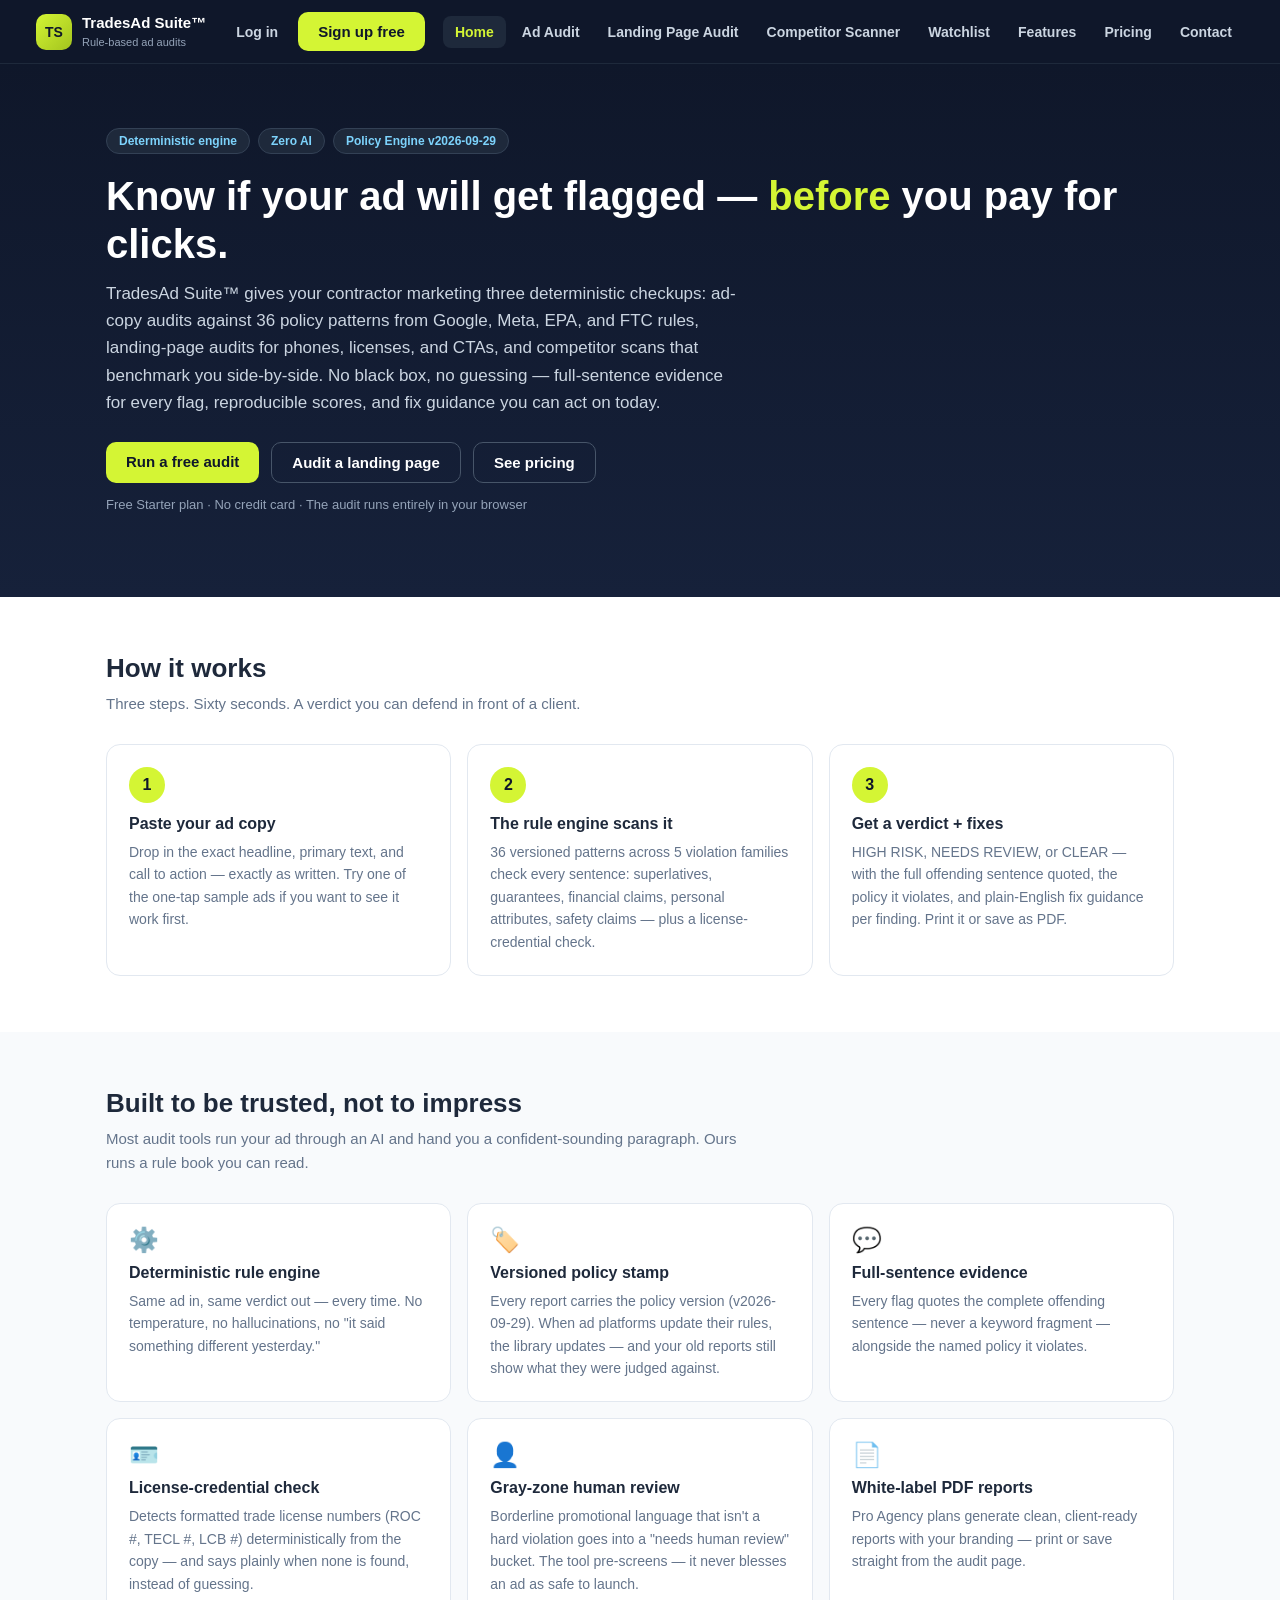
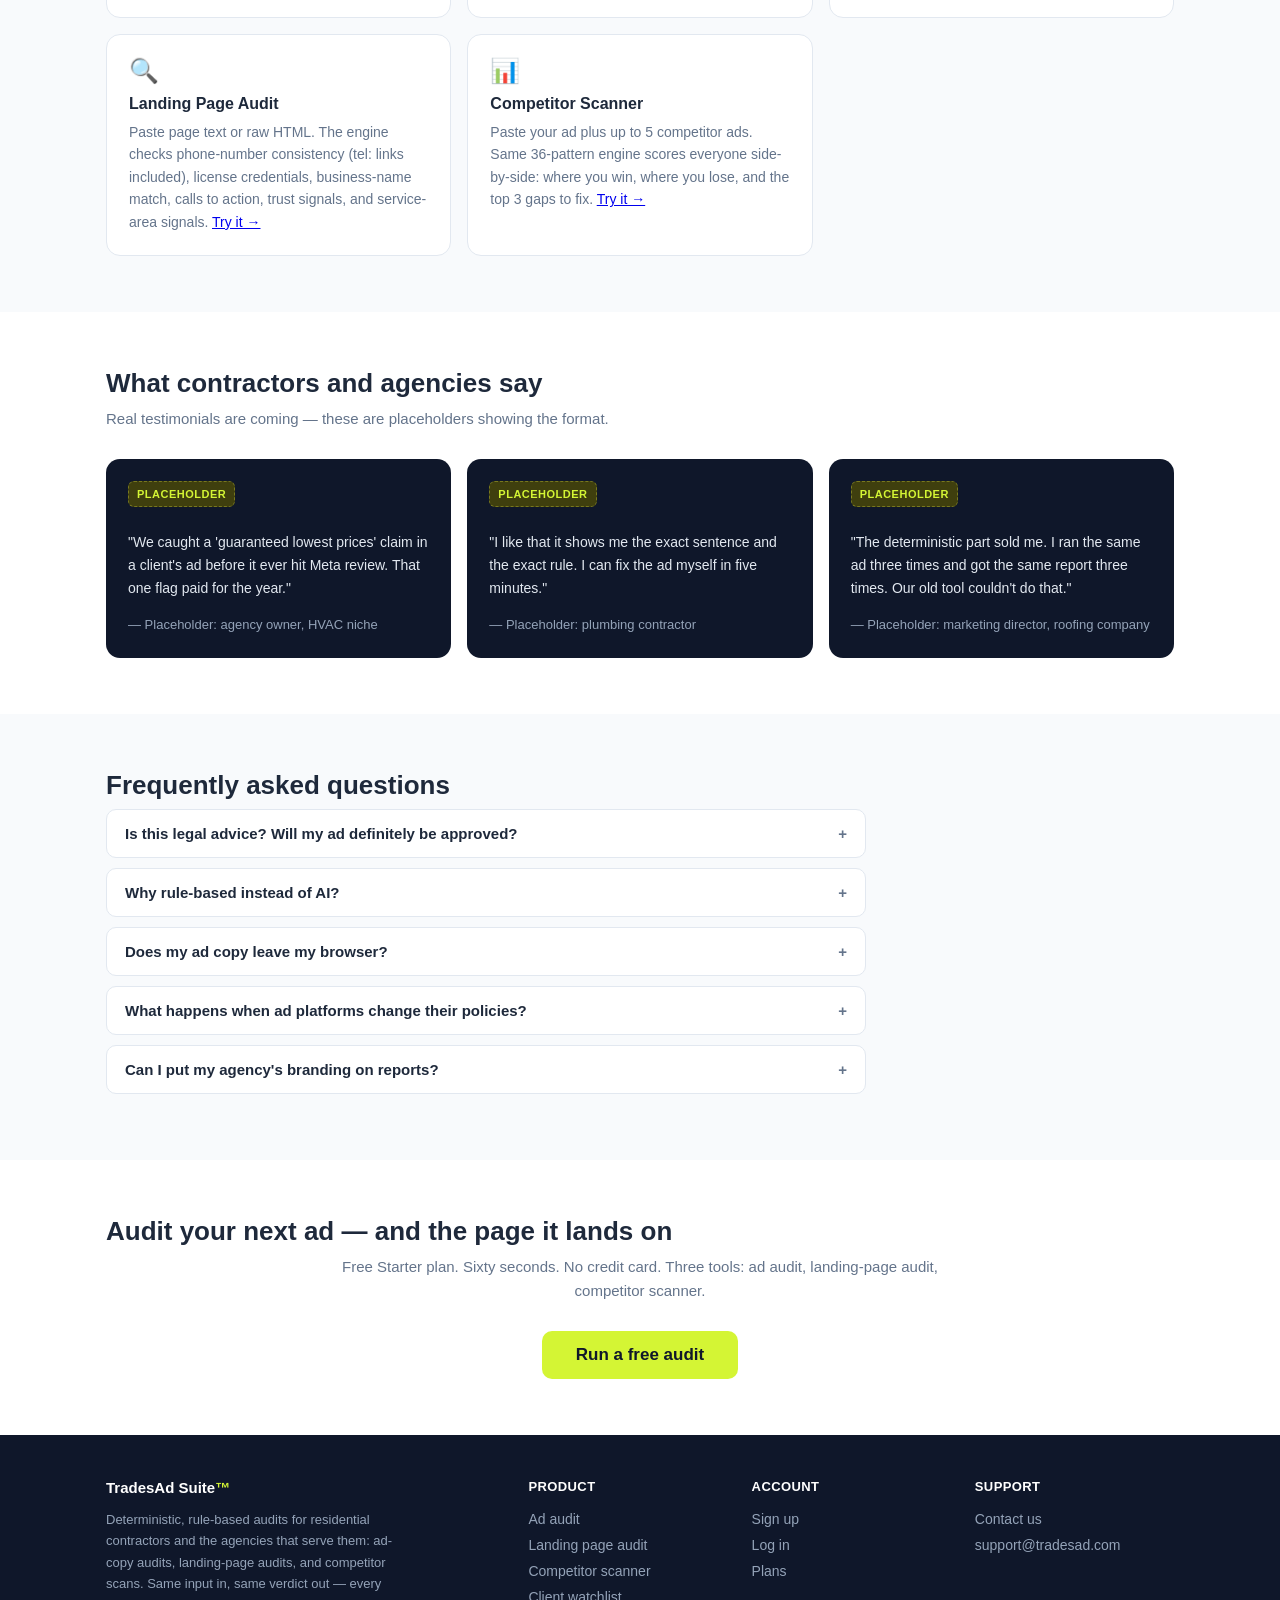
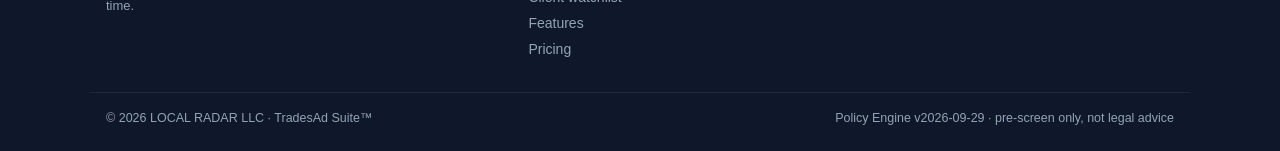
==== index.html @ ca380f12 "preview: index.html" ====
<!DOCTYPE html>
<html lang="en">
<head>
<meta charset="UTF-8">
<meta name="viewport" content="width=device-width, initial-scale=1.0">
<title>TradesAd Suite™ — Rule-Based Ad Audits for Contractors & Agencies</title>
<meta name="description" content="Deterministic, rule-based ad-copy audits for residential contractors and agencies. Same ad in, same verdict out — every time.">
<link rel="stylesheet" href="assets/styles.css">
</head>
<body class="page">
<header class="site-header" id="siteNav"></header>

<section class="hero">
  <div class="container">
    <div class="badge-row">
      <span class="badge">Deterministic engine</span>
      <span class="badge">Zero AI</span>
      <span class="badge">Policy Engine v2026-09-29</span>
    </div>
    <h1>Know if your ad will get flagged — <em style="color:var(--volt);font-style:normal">before</em> you pay for clicks.</h1>
    <p class="lede">TradesAd Suite™ gives your contractor marketing three deterministic checkups: ad-copy audits against 36 policy patterns from Google, Meta, EPA, and FTC rules, landing-page audits for phones, licenses, and CTAs, and competitor scans that benchmark you side-by-side. No black box, no guessing — full-sentence evidence for every flag, reproducible scores, and fix guidance you can act on today.</p>
    <div class="hero-ctas">
      <a class="btn-volt" href="audit.html">Run a free audit</a>
      <a class="btn-outline" href="landing-audit.html">Audit a landing page</a>
      <a class="btn-outline" href="pricing.html">See pricing</a>
    </div>
    <p class="hero-note">Free Starter plan · No credit card · The audit runs entirely in your browser</p>
  </div>
</section>

<section class="section">
  <div class="container">
    <h2>How it works</h2>
    <p class="sub">Three steps. Sixty seconds. A verdict you can defend in front of a client.</p>
    <div class="steps">
      <div class="step"><div class="step-num">1</div><h3>Paste your ad copy</h3><p>Drop in the exact headline, primary text, and call to action — exactly as written. Try one of the one-tap sample ads if you want to see it work first.</p></div>
      <div class="step"><div class="step-num">2</div><h3>The rule engine scans it</h3><p>36 versioned patterns across 5 violation families check every sentence: superlatives, guarantees, financial claims, personal attributes, safety claims — plus a license-credential check.</p></div>
      <div class="step"><div class="step-num">3</div><h3>Get a verdict + fixes</h3><p>HIGH RISK, NEEDS REVIEW, or CLEAR — with the full offending sentence quoted, the policy it violates, and plain-English fix guidance per finding. Print it or save as PDF.</p></div>
    </div>
  </div>
</section>

<section class="section alt">
  <div class="container">
    <h2>Built to be trusted, not to impress</h2>
    <p class="sub">Most audit tools run your ad through an AI and hand you a confident-sounding paragraph. Ours runs a rule book you can read.</p>
    <div class="grid3">
      <div class="feat"><div class="icon">⚙️</div><h3>Deterministic rule engine</h3><p>Same ad in, same verdict out — every time. No temperature, no hallucinations, no "it said something different yesterday."</p></div>
      <div class="feat"><div class="icon">🏷️</div><h3>Versioned policy stamp</h3><p>Every report carries the policy version (v2026-09-29). When ad platforms update their rules, the library updates — and your old reports still show what they were judged against.</p></div>
      <div class="feat"><div class="icon">💬</div><h3>Full-sentence evidence</h3><p>Every flag quotes the complete offending sentence — never a keyword fragment — alongside the named policy it violates.</p></div>
      <div class="feat"><div class="icon">🪪</div><h3>License-credential check</h3><p>Detects formatted trade license numbers (ROC #, TECL #, LCB #) deterministically from the copy — and says plainly when none is found, instead of guessing.</p></div>
      <div class="feat"><div class="icon">👤</div><h3>Gray-zone human review</h3><p>Borderline promotional language that isn't a hard violation goes into a "needs human review" bucket. The tool pre-screens — it never blesses an ad as safe to launch.</p></div>
      <div class="feat"><div class="icon">📄</div><h3>White-label PDF reports</h3><p>Pro Agency plans generate clean, client-ready reports with your branding — print or save straight from the audit page.</p></div>
      <div class="feat"><div class="icon">🔍</div><h3>Landing Page Audit</h3><p>Paste page text or raw HTML. The engine checks phone-number consistency (tel: links included), license credentials, business-name match, calls to action, trust signals, and service-area signals. <a href="landing-audit.html">Try it &rarr;</a></p></div>
      <div class="feat"><div class="icon">📊</div><h3>Competitor Scanner</h3><p>Paste your ad plus up to 5 competitor ads. Same 36-pattern engine scores everyone side-by-side: where you win, where you lose, and the top 3 gaps to fix. <a href="competitor-scan.html">Try it &rarr;</a></p></div>
    </div>
  </div>
</section>

<section class="section">
  <div class="container">
    <h2>What contractors and agencies say</h2>
    <p class="sub">Real testimonials are coming — these are placeholders showing the format.</p>
    <div class="quotes">
      <div class="quote-card"><span class="placeholder-tag">PLACEHOLDER</span><p>"We caught a 'guaranteed lowest prices' claim in a client's ad before it ever hit Meta review. That one flag paid for the year."</p><div class="who">— Placeholder: agency owner, HVAC niche</div></div>
      <div class="quote-card"><span class="placeholder-tag">PLACEHOLDER</span><p>"I like that it shows me the exact sentence and the exact rule. I can fix the ad myself in five minutes."</p><div class="who">— Placeholder: plumbing contractor</div></div>
      <div class="quote-card"><span class="placeholder-tag">PLACEHOLDER</span><p>"The deterministic part sold me. I ran the same ad three times and got the same report three times. Our old tool couldn't do that."</p><div class="who">— Placeholder: marketing director, roofing company</div></div>
    </div>
  </div>
</section>

<section class="section alt">
  <div class="container">
    <h2>Frequently asked questions</h2>
    <div class="faq">
      <details><summary>Is this legal advice? Will my ad definitely be approved?</summary><div class="a">No — and any tool that promises that is lying to you. TradesAd is a pre-screen: it flags language that commonly triggers disapprovals under published Google, Meta, EPA, and FTC rules. The ad platforms make the final call. When in doubt, have a human media buyer review before launching.</div></details>
      <details><summary>Why rule-based instead of AI?</summary><div class="a">Because rule failures are legible: when the engine misses something, we add a pattern, add a regression test, and bump the policy version — the miss becomes a permanent fix. AI failures are mysteries you can't patch. For compliance-adjacent work, deterministic and versioned beats a confident black box.</div></details>
      <details><summary>Does my ad copy leave my browser?</summary><div class="a">No. The entire engine runs locally in the page — there are no network calls, no accounts required to run an audit, and nothing is uploaded or stored.</div></details>
      <details><summary>What happens when ad platforms change their policies?</summary><div class="a">The pattern library is versioned (currently v2026-09-29). When guidance changes, we add or adjust patterns, re-run the full regression suite, and ship a new version. Every report stamps which version judged it, so old reports stay honest.</div></details>
      <details><summary>Can I put my agency's branding on reports?</summary><div class="a">Yes — the Pro Agency plan ($197/mo) includes white-label PDF reports with your branding, ready to hand to clients.</div></details>
    </div>
  </div>
</section>

<section class="section" style="text-align:center">
  <div class="container">
    <h2>Audit your next ad — and the page it lands on</h2>
    <p class="sub" style="margin-left:auto;margin-right:auto">Free Starter plan. Sixty seconds. No credit card. Three tools: ad audit, landing-page audit, competitor scanner.</p>
    <a class="btn-volt" href="audit.html" style="font-size:17px;padding:14px 34px">Run a free audit</a>
  </div>
</section>

<footer class="site-footer" id="siteFoot"></footer>
<script src="assets/config.js"></script>
<script src="assets/app.js"></script>
</body>
</html>
---- assets/styles.css ----
:root{
  --red:#dc2626; --amber:#b45309; --green:#15803d;
  --ink:#1e293b; --muted:#64748b; --line:#e2e8f0; --bg:#f1f5f9; --card:#ffffff;
}
*{box-sizing:border-box}
body{margin:0;font-family:-apple-system,BlinkMacSystemFont,"Segoe UI",Roboto,Helvetica,Arial,sans-serif;background:var(--bg);color:var(--ink);-webkit-text-size-adjust:100%}
.topbar{display:flex;justify-content:space-between;align-items:center;padding:12px 16px;background:#0f172a;color:#fff;position:sticky;top:0;z-index:10}
.brand{display:flex;gap:10px;align-items:center}
.logo{width:38px;height:38px;border-radius:10px;background:linear-gradient(135deg,#38bdf8,#0ea5e9);display:flex;align-items:center;justify-content:center;font-weight:800;color:#0f172a}
.brand-name{font-weight:700;font-size:15px}
.brand-sub{font-size:11px;color:#94a3b8}
.version-badge{font-size:11px;background:#1e293b;border:1px solid #334155;padding:5px 10px;border-radius:999px;color:#7dd3fc;white-space:nowrap}
.wrap{max-width:760px;margin:0 auto;padding:16px 14px 40px}
.card{background:var(--card);border:1px solid var(--line);border-radius:14px;padding:20px 18px;margin-bottom:16px;box-shadow:0 1px 3px rgba(15,23,42,.06)}
h1{font-size:22px;margin:0 0 6px}
h2{font-size:16px;margin:22px 0 10px;display:flex;align-items:center;gap:8px}
.lede{color:var(--muted);font-size:14px;margin:0 0 16px;line-height:1.5}
.field{display:block;margin-bottom:12px}
.field span{display:block;font-size:13px;font-weight:600;margin-bottom:5px}
.field em{font-style:normal;font-weight:400;color:var(--muted)}
input[type=text],textarea{width:100%;border:1px solid var(--line);border-radius:10px;padding:11px 12px;font-size:15px;font-family:inherit;background:#f8fafc;color:var(--ink)}
input[type=text]:focus,textarea:focus{outline:2px solid #38bdf8;border-color:#38bdf8;background:#fff}
textarea{resize:vertical;min-height:130px;line-height:1.5}
.row{display:flex;flex-wrap:wrap;align-items:center;gap:12px;margin-top:4px}
.btn{border:0;border-radius:10px;padding:12px 22px;font-size:15px;font-weight:700;cursor:pointer;background:#e2e8f0;color:var(--ink)}
.btn.primary{background:#0ea5e9;color:#fff}
.btn.primary:active{transform:scale(.98)}
.btn.ghost{background:#fff;border:1px solid var(--line)}
.link{background:none;border:0;color:#0284c7;font-size:13px;cursor:pointer;padding:0;text-decoration:underline}
.samples{font-size:13px;color:var(--muted)}
.error{color:var(--red);font-size:13px;font-weight:600}
/* report */
.report-head{display:flex;justify-content:space-between;gap:14px;flex-wrap:wrap;align-items:flex-start;border-bottom:1px solid var(--line);padding-bottom:16px;margin-bottom:6px}
.score-wrap{display:flex;gap:14px;align-items:center}
.ring{width:104px;height:104px}
.ring-bg{fill:none;stroke:var(--line);stroke-width:11}
.ring-fg{fill:none;stroke-width:11;stroke-linecap:round;transform:rotate(-90deg);transform-origin:60px 60px;transition:stroke-dashoffset .6s ease}
.ring-num{font-size:26px;font-weight:800;fill:var(--ink)}
.verdict{display:inline-block;font-weight:800;font-size:17px;padding:7px 14px;border-radius:9px;letter-spacing:.4px}
.verdict.high{background:#fee2e2;color:var(--red)}
.verdict.review{background:#fef3c7;color:var(--amber)}
.verdict.clear{background:#dcfce7;color:var(--green)}
.verdict-sub{font-size:13px;color:var(--muted);margin-top:6px;max-width:260px;line-height:1.45}
.report-meta{font-size:12px;color:var(--muted);text-align:right;line-height:1.7}
.report-meta strong{color:var(--ink)}
.count{font-size:12px;font-weight:700;background:#f1f5f9;border:1px solid var(--line);border-radius:999px;padding:2px 10px;color:var(--muted)}
.finding{border:1px solid var(--line);border-left:5px solid var(--red);border-radius:10px;padding:13px 14px;margin-bottom:10px;background:#fff}
.finding.med{border-left-color:var(--amber)}
.f-top{display:flex;gap:8px;align-items:center;flex-wrap:wrap;margin-bottom:8px}
.sev{font-size:11px;font-weight:800;padding:3px 9px;border-radius:6px;letter-spacing:.4px}
.sev.high{background:#fee2e2;color:var(--red)}
.sev.med{background:#fef3c7;color:var(--amber)}
.policy{font-size:13px;font-weight:700}
.quote{font-family:Georgia,serif;font-style:italic;font-size:15px;line-height:1.55;background:#f8fafc;border:1px dashed var(--line);border-radius:8px;padding:10px 12px;margin:0 0 8px;color:#334155}
.why{font-size:13.5px;line-height:1.55;color:#475569;margin:0 0 8px}
.fix{font-size:13px;line-height:1.5;background:#f0fdf4;border:1px solid #bbf7d0;border-radius:8px;padding:9px 11px;color:#166534;margin:0}
.fix strong{display:block;margin-bottom:2px}
.no-find{background:#f0fdf4;border:1px solid #bbf7d0;color:#166534;border-radius:10px;padding:14px;font-size:14px;font-weight:600}
.license{border-radius:10px;padding:13px 14px;font-size:14px;margin:14px 0 4px;line-height:1.5}
.license.ok{background:#f0fdf4;border:1px solid #bbf7d0;color:#166534}
.license.warn{background:#fffbeb;border:1px solid #fde68a;color:#92400e}
.gray{background:#fff7ed;border:1px solid #fed7aa;color:#9a3412;border-radius:10px;padding:13px 14px;font-size:13.5px;margin:10px 0;line-height:1.55}
.checklist{list-style:none;margin:0;padding:0}
.checklist li{font-size:14px;padding:8px 0 8px 28px;position:relative;border-bottom:1px solid #f1f5f9;line-height:1.5}
.checklist li:before{content:"✓";position:absolute;left:4px;color:var(--green);font-weight:800}
.actions{display:flex;gap:10px;flex-wrap:wrap;margin-top:20px}
.disclaimer{font-size:12px;color:var(--muted);line-height:1.6;margin-top:16px;border-top:1px solid var(--line);padding-top:12px}
.foot{text-align:center;font-size:12px;color:var(--muted);padding:18px 12px 30px;line-height:1.6}
@media print{
  .topbar,.actions,#inputCard,.foot,.samples{display:none!important}
  body{background:#fff}
  .wrap{max-width:100%;padding:0}
  .card{box-shadow:none;border:0}
}



/* ============ TradesAd Suite site chrome (marketing pages) ============
   Extends the tool's design tokens: dark navy #0f172a + volt accent.
   Tool styles (above) are untouched — the audit tool keeps its verified look. */
:root{
  --navy:#0f172a; --navy2:#1e293b; --volt:#d4f534; --volt-dim:#b8d92e;
  --site-max:1100px;
}
.site-header{background:var(--navy);color:#fff;position:sticky;top:0;z-index:50;border-bottom:1px solid #1e293b}
.site-nav-inner{max-width:1240px;margin:0 auto;padding:12px 16px;display:flex;align-items:center;gap:18px}
.site-brand{display:flex;align-items:center;gap:10px;text-decoration:none;color:#fff;margin-right:auto}
.site-brand .logo{width:36px;height:36px;border-radius:10px;background:linear-gradient(135deg,var(--volt),#a3c41e);display:flex;align-items:center;justify-content:center;font-weight:800;color:#0f172a;font-size:14px}
.site-brand .brand-name{font-weight:700;font-size:15px}
.site-brand .brand-sub{font-size:11px;color:#94a3b8}
.nav-links{display:flex;gap:4px;align-items:center}
.nav-links a{color:#cbd5e1;text-decoration:none;font-size:14px;font-weight:600;padding:8px 12px;border-radius:8px;white-space:nowrap}
.nav-links a:hover{background:#1e293b;color:#fff}
.nav-links a.active{background:#1e293b;color:var(--volt)}
.nav-account{display:flex;gap:10px;align-items:center}
.nav-account .login-link{color:#cbd5e1;text-decoration:none;font-size:14px;font-weight:600;padding:8px 10px}
.nav-account .login-link:hover{color:#fff}
.btn-volt{display:inline-block;background:var(--volt);color:#0f172a;font-weight:800;border:0;border-radius:10px;padding:11px 20px;font-size:15px;cursor:pointer;text-decoration:none;text-align:center}
.btn-volt:hover{background:var(--volt-dim)}
.btn-outline{display:inline-block;background:transparent;color:#fff;border:1px solid #475569;font-weight:700;border-radius:10px;padding:11px 20px;font-size:15px;cursor:pointer;text-decoration:none;text-align:center}
.btn-outline:hover{border-color:var(--volt);color:var(--volt)}
.demo-pill{font-size:12px;font-weight:700;color:var(--volt);border:1px solid #3f4a1e;background:#232b12;padding:6px 12px;border-radius:999px}
.link-btn{background:none;border:0;color:#94a3b8;font-size:13px;cursor:pointer;text-decoration:underline;padding:6px}
.link-btn:hover{color:#fff}
.nav-toggle{display:none;background:none;border:1px solid #334155;color:#fff;border-radius:8px;font-size:20px;line-height:1;padding:6px 10px;cursor:pointer}
/* page layout */
.page{background:#fff}
.container{max-width:var(--site-max);margin:0 auto;padding:0 16px}
.page h1{font-size:34px;line-height:1.2;margin:0 0 12px}
.hero{background:linear-gradient(180deg,#0f172a 0%,#16213a 100%);color:#fff;padding:64px 0 72px}
.hero h1{font-size:40px}
.hero .lede{color:#cbd5e1;font-size:17px;line-height:1.6;max-width:640px;margin:0 0 26px}
.hero-ctas{display:flex;gap:12px;flex-wrap:wrap;margin-bottom:14px}
.hero-note{font-size:13px;color:#94a3b8}
.badge-row{display:flex;gap:8px;flex-wrap:wrap;margin-bottom:18px}
.badge{font-size:12px;font-weight:700;background:#1e293b;border:1px solid #334155;color:#7dd3fc;padding:5px 12px;border-radius:999px}
.section{padding:56px 0}
.section.alt{background:#f8fafc}
.section h2{font-size:26px;margin:0 0 8px}
.section .sub{color:var(--muted);font-size:15px;margin:0 0 28px;max-width:640px;line-height:1.6}
.steps{display:grid;grid-template-columns:repeat(3,1fr);gap:16px}
.step{background:#fff;border:1px solid var(--line);border-radius:14px;padding:22px}
.step.alt{background:#f8fafc}
.step-num{width:36px;height:36px;border-radius:50%;background:var(--volt);color:#0f172a;font-weight:800;display:flex;align-items:center;justify-content:center;margin-bottom:12px}
.step h3{margin:0 0 8px;font-size:16px}
.step p{margin:0;color:var(--muted);font-size:14px;line-height:1.6}
.grid3{display:grid;grid-template-columns:repeat(3,1fr);gap:16px}
.feat{background:#fff;border:1px solid var(--line);border-radius:14px;padding:22px}
.feat h3{margin:0 0 8px;font-size:16px}
.feat p{margin:0;color:var(--muted);font-size:14px;line-height:1.6}
.feat .icon{font-size:24px;margin-bottom:10px}
/* testimonials */
.quotes{display:grid;grid-template-columns:repeat(3,1fr);gap:16px}
.quote-card{background:#0f172a;color:#e2e8f0;border-radius:14px;padding:22px;font-size:14px;line-height:1.65}
.quote-card .who{margin-top:14px;font-size:13px;color:#94a3b8}
.placeholder-tag{display:inline-block;font-size:11px;font-weight:800;letter-spacing:.5px;background:#3f3f0e;color:var(--volt);border:1px dashed #78781e;border-radius:6px;padding:3px 8px;margin-bottom:10px}
/* faq */
.faq{max-width:760px}
.faq details{border:1px solid var(--line);border-radius:10px;margin-bottom:10px;background:#fff}
.faq summary{padding:15px 18px;font-weight:700;font-size:15px;cursor:pointer;list-style:none}
.faq summary::-webkit-details-marker{display:none}
.faq summary:after{content:"+";float:right;color:var(--muted)}
.faq details[open] summary:after{content:"–"}
.faq .a{padding:0 18px 16px;color:var(--muted);font-size:14px;line-height:1.65}
/* pricing */
.plans{display:grid;grid-template-columns:repeat(3,1fr);gap:16px;align-items:stretch}
.plan{border:1px solid var(--line);border-radius:16px;padding:28px 24px;background:#fff;display:flex;flex-direction:column;position:relative}
.plan.popular{border:2px solid #0f172a;box-shadow:0 8px 24px rgba(15,23,42,.12)}
.plan-flag{position:absolute;top:-13px;left:50%;transform:translateX(-50%);background:var(--volt);color:#0f172a;font-size:12px;font-weight:800;padding:4px 14px;border-radius:999px;white-space:nowrap}
.plan h3{margin:0 0 4px;font-size:18px}
.plan .price{font-size:36px;font-weight:800;margin:8px 0 2px}
.plan .per{color:var(--muted);font-size:13px;margin-bottom:16px}
.plan ul{list-style:none;margin:0 0 22px;padding:0;flex:1}
.plan li{font-size:14px;padding:7px 0 7px 26px;position:relative;color:#334155;line-height:1.5}
.plan li:before{content:"✓";position:absolute;left:4px;color:var(--green);font-weight:800}
.plan .btn-volt,.plan .btn-dark{width:100%}
.btn-dark{display:inline-block;background:#0f172a;color:#fff;font-weight:800;border:0;border-radius:10px;padding:11px 20px;font-size:15px;cursor:pointer;text-decoration:none;text-align:center}
.btn-dark:hover{background:#1e293b}
.compare{width:100%;border-collapse:collapse;font-size:14px;margin-top:8px}
.compare th,.compare td{border:1px solid var(--line);padding:11px 12px;text-align:left}
.compare th{background:#f8fafc;font-size:13px}
.compare td.tick{text-align:center;color:var(--green);font-weight:800}
.compare-wrap{overflow-x:auto}
/* forms */
.form-card{max-width:560px;margin:0 auto;background:#fff;border:1px solid var(--line);border-radius:16px;padding:28px 24px}
.form-card h1{font-size:26px}
.form-card .lede{color:var(--muted);font-size:14px;margin:0 0 20px;line-height:1.55}
.field{margin-bottom:14px}
.field label{display:block;font-size:13px;font-weight:700;margin-bottom:6px}
.field input[type=text],.field input[type=email],.field input[type=password],.field select,.field textarea{width:100%;border:1px solid var(--line);border-radius:10px;padding:11px 12px;font-size:15px;font-family:inherit;background:#f8fafc;color:var(--ink)}
.field input:focus,.field select:focus,.field textarea:focus{outline:2px solid var(--volt);border-color:var(--volt);background:#fff}
.field .hint{font-size:12px;color:var(--muted);margin-top:4px}
.field .ferr{font-size:12px;color:var(--red);font-weight:600;margin-top:4px;min-height:16px}
.checkrow{display:flex;gap:10px;align-items:flex-start;font-size:13px;color:#475569;line-height:1.5;margin:16px 0}
.checkrow input{margin-top:3px}
.notice{border-radius:10px;padding:13px 14px;font-size:13.5px;line-height:1.6;margin:14px 0}
.notice.demo{background:#fffbeb;border:1px solid #fde68a;color:#92400e}
.notice.ok{background:#f0fdf4;border:1px solid #bbf7d0;color:#166534}
.form-alt{font-size:13.5px;color:var(--muted);text-align:center;margin-top:16px}
.form-alt a{color:#0284c7}
/* features page */
.fam{border:1px solid var(--line);border-radius:14px;padding:22px;margin-bottom:14px;background:#fff}
.fam h3{margin:0 0 6px;font-size:17px}
.fam .policy-tag{font-size:12px;font-weight:700;color:#0369a1;background:#e0f2fe;border-radius:6px;padding:3px 9px;display:inline-block;margin-bottom:10px}
.fam p{margin:0 0 8px;color:#475569;font-size:14px;line-height:1.65}
.fam code{background:#f1f5f9;border:1px solid var(--line);border-radius:6px;padding:1px 7px;font-size:12.5px;color:#0f172a}
.scorebar{display:flex;gap:0;border-radius:12px;overflow:hidden;margin:18px 0 8px;border:1px solid var(--line)}
.scorebar div{padding:14px 10px;font-size:13px;font-weight:800;text-align:center;color:#fff}
.sb-high{background:#dc2626;flex:1}.sb-rev{background:#b45309;flex:1}.sb-clear{background:#15803d;flex:1}
.mock-shot{border:1px solid var(--line);border-radius:14px;overflow:hidden;box-shadow:0 10px 30px rgba(15,23,42,.10);margin:8px 0 6px}
.mock-bar{background:#0f172a;color:#94a3b8;font-size:12px;padding:9px 14px;display:flex;justify-content:space-between}
.mock-body{background:#f8fafc;padding:20px}
.mock-finding{background:#fff;border:1px solid var(--line);border-left:5px solid #dc2626;border-radius:10px;padding:12px 14px;margin-bottom:10px}
.mock-finding .sev{font-size:11px;font-weight:800;padding:3px 9px;border-radius:6px;background:#fee2e2;color:#dc2626}
.mock-finding .policy{font-size:13px;font-weight:700;margin-left:8px}
.mock-finding .quote{font-family:Georgia,serif;font-style:italic;font-size:14px;background:#f8fafc;border:1px dashed #e2e8f0;border-radius:8px;padding:8px 10px;margin:8px 0;color:#334155}
/* footer */
.site-footer{background:#0f172a;color:#94a3b8;padding:44px 0 26px;margin-top:0}
.foot-grid{max-width:var(--site-max);margin:0 auto;padding:0 16px;display:grid;grid-template-columns:2fr 1fr 1fr 1fr;gap:24px}
.foot-grid h4{color:#fff;font-size:13px;margin:0 0 12px;letter-spacing:.4px}
.foot-grid a{display:block;color:#94a3b8;text-decoration:none;font-size:14px;padding:5px 0}
.foot-grid a:hover{color:var(--volt)}
.foot-brand{font-weight:700;color:#fff;font-size:15px;margin-bottom:8px}
.foot-brand span{color:var(--volt)}
.foot-blurb{font-size:13px;line-height:1.65;max-width:300px}
.foot-bottom{max-width:var(--site-max);margin:30px auto 0;padding:18px 16px 0;border-top:1px solid #1e293b;font-size:12.5px;display:flex;justify-content:space-between;flex-wrap:wrap;gap:8px}
/* audit page hero strip */
.audit-hero{background:#0f172a;color:#fff;padding:34px 0}
.audit-hero h1{font-size:26px}
.audit-hero p{color:#cbd5e1;font-size:14px;margin:0;max-width:640px;line-height:1.6}
.audit-hero .version-badge{display:inline-block;margin-top:12px}
/* responsive */
@media(max-width:860px){
  .steps,.grid3,.quotes,.plans{grid-template-columns:1fr}
  .foot-grid{grid-template-columns:1fr 1fr}
}
@media(max-width:1200px){
  .nav-toggle{display:block}
  .nav-links{position:absolute;top:100%;left:0;right:0;background:#0f172a;flex-direction:column;align-items:stretch;padding:8px 12px 14px;display:none;border-bottom:1px solid #1e293b}
  .nav-links.open{display:flex}
  .nav-links a{padding:12px}
  .nav-account{margin-left:auto}
  .nav-account .login-link{display:none}
}
@media(max-width:760px){
  .hero h1{font-size:32px}
  .page h1{font-size:28px}
  .foot-grid{grid-template-columns:1fr}
}
/* print: audit report prints clean — chrome hidden */
@media print{
  .site-header,.site-footer,.audit-hero,.page .hero{display:none!important}
}

/* landing audit: link-first input + paste fallback */
.field input[type=url]{width:100%;border:1px solid var(--line);border-radius:10px;padding:11px 12px;font-size:15px;font-family:inherit;background:#f8fafc;color:var(--ink)}
.field input[type=url]:focus{outline:2px solid var(--volt);border-color:var(--volt);background:#fff}
.alt-toggle{margin:-6px 0 16px;font-size:13px}
.fetch-status{font-size:14px;color:var(--muted);margin:10px 0 0}
.fallback-note{background:#fffbeb;border:1px solid #fde68a;color:#92400e;border-radius:10px;padding:12px 14px;font-size:13.5px;line-height:1.6;margin:0 0 16px}
.mini-steps{display:flex;flex-wrap:wrap;gap:6px 18px;font-size:13px;color:var(--muted);margin:8px 0 16px}
#lpPastePanel{margin-top:18px;border-top:1px dashed var(--line);padding-top:18px}

/* ============ Client Watchlist ============ */
.wl-form-row{display:grid;grid-template-columns:1fr 1fr;gap:0 16px}
@media(max-width:640px){.wl-form-row{grid-template-columns:1fr}}
.wl-error{background:#fef2f2;border:1px solid #fecaca;color:#b91c1c;border-radius:10px;padding:10px 14px;font-size:14px;margin:0 0 14px}
.wl-note{font-size:13px;color:var(--muted);margin:12px 0 0;line-height:1.6}
.wl-steps{line-height:1.8;color:var(--ink)}
.wl-site{margin-bottom:16px}
.wl-site-head{display:flex;align-items:flex-start;justify-content:space-between;gap:12px;margin-bottom:10px}
.wl-site-head h3{margin:0 0 4px;font-size:18px}
.wl-url{font-size:13px;color:#0ea5e9;word-break:break-all}
.wl-due{flex:none;font-size:12px;font-weight:700;border-radius:999px;padding:4px 12px}
.wl-due-new{background:#f1f5f9;color:#64748b}
.wl-due-due{background:#fef3c7;color:#92400e}
.wl-score{display:flex;align-items:center;gap:12px;margin:8px 0}
.wl-score-num{font-size:34px;font-weight:800;color:var(--ink)}
.wl-verdict{font-size:12px;font-weight:800;border-radius:999px;padding:4px 12px;letter-spacing:.04em}
.v-high{background:#fee2e2;color:#b91c1c}
.v-review{background:#fef3c7;color:#92400e}
.v-clear{background:#dcfce7;color:#15803d}
.wl-meta{font-size:13px;color:var(--muted);margin:0 0 12px}
.wl-actions{display:flex;align-items:center;gap:10px;flex-wrap:wrap}
.wl-actions .btn{padding:9px 18px;font-size:14px}
.wl-actions .btn[disabled]{opacity:.45;cursor:default}
.wl-status{font-size:14px;color:var(--muted);margin:12px 0 0}
.wl-status.wl-err{color:#92400e;background:#fffbeb;border:1px solid #fde68a;border-radius:10px;padding:10px 14px}
.wl-progress-panel{margin-top:16px;border-top:1px dashed var(--line);padding-top:16px}
.wl-progress-inner h4{margin:18px 0 8px;font-size:15px}
.wl-brandline{font-size:13px;color:var(--muted);margin-bottom:4px}
.wl-audit-row{border:1px solid var(--line);border-radius:10px;padding:12px 14px;margin-bottom:10px;background:#f8fafc}
.wl-audit-head{display:flex;align-items:center;gap:10px;flex-wrap:wrap;margin-bottom:6px}
.wl-fixed,.wl-added{margin:6px 0;padding-left:20px;font-size:14px;line-height:1.7}
.wl-fixed{color:#15803d}
.wl-added{color:#b91c1c}
.wl-up{color:#15803d;font-weight:700;font-size:13px}
.wl-down{color:#b91c1c;font-weight:700;font-size:13px}
.wl-muted{color:var(--muted);font-size:13px}
@media print{
  .no-print,.wl-actions,.wl-error,#wlAddForm,.audit-hero .version-badge{display:none!important}
  .wl-site{break-inside:avoid}
}
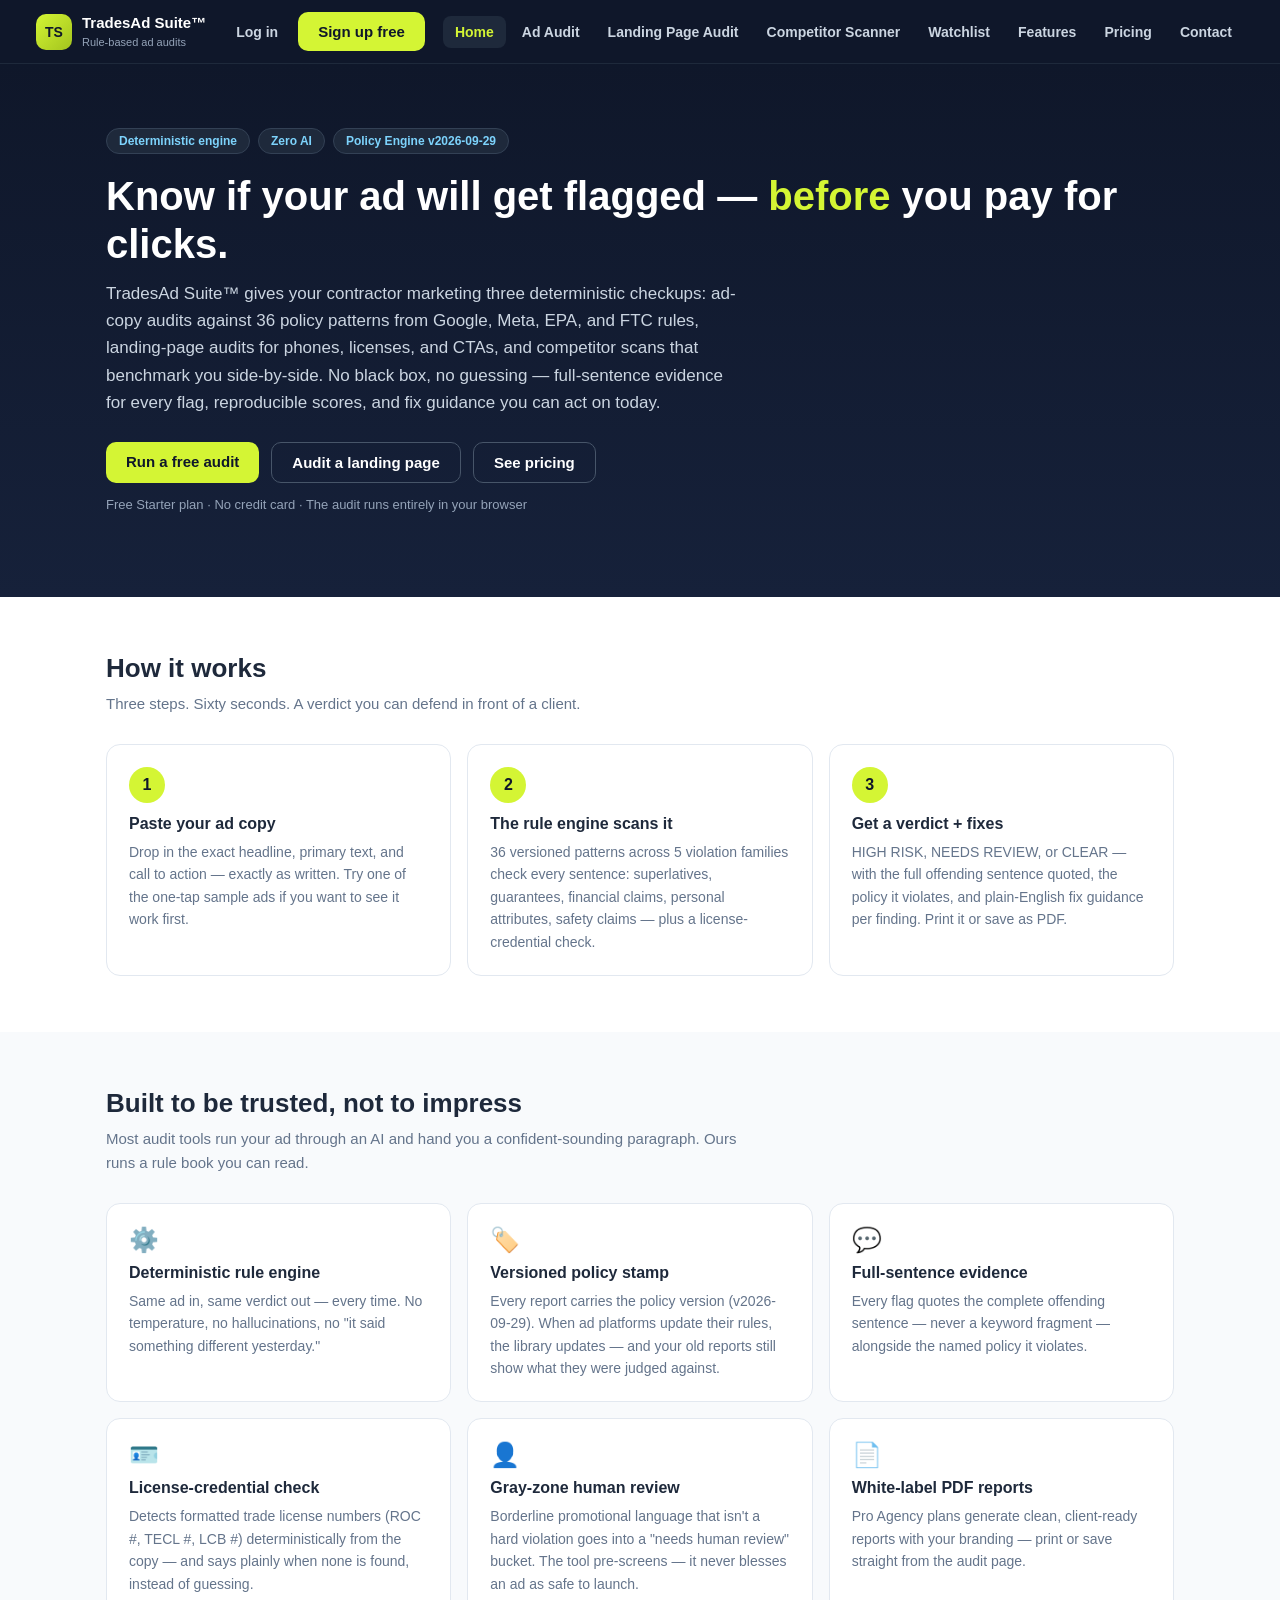
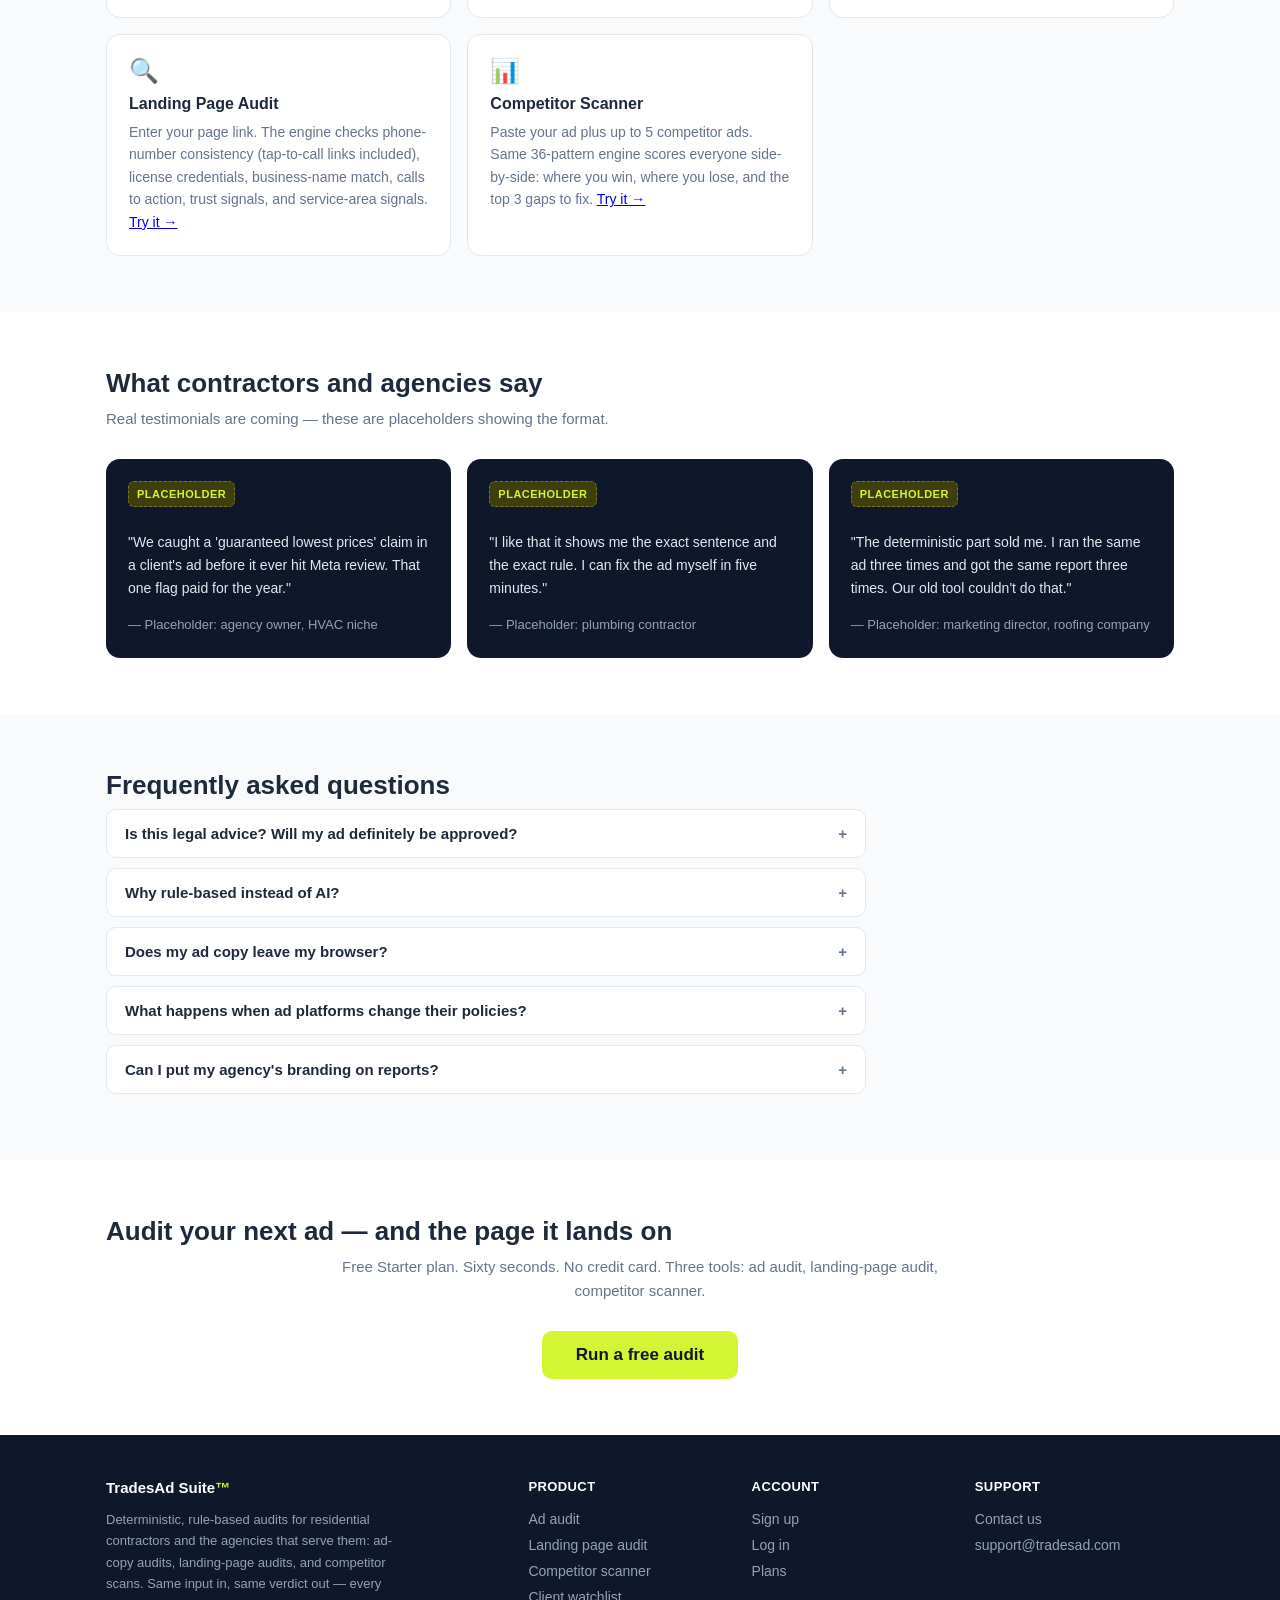
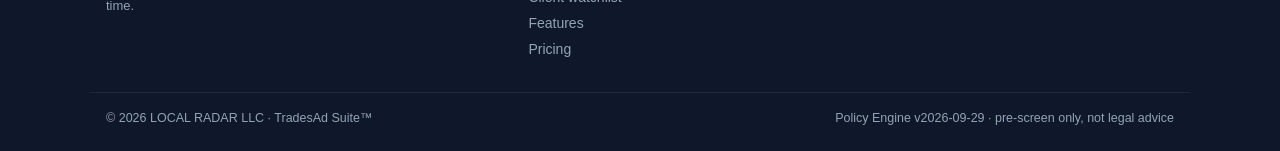
==== commit e1bf33a6: "fix landing-audit copy: link-first wording (index.html)" ====
--- a/index.html
+++ b/index.html
@@ -51,7 +51,7 @@
       <div class="feat"><div class="icon">🪪</div><h3>License-credential check</h3><p>Detects formatted trade license numbers (ROC #, TECL #, LCB #) deterministically from the copy — and says plainly when none is found, instead of guessing.</p></div>
       <div class="feat"><div class="icon">👤</div><h3>Gray-zone human review</h3><p>Borderline promotional language that isn't a hard violation goes into a "needs human review" bucket. The tool pre-screens — it never blesses an ad as safe to launch.</p></div>
       <div class="feat"><div class="icon">📄</div><h3>White-label PDF reports</h3><p>Pro Agency plans generate clean, client-ready reports with your branding — print or save straight from the audit page.</p></div>
-      <div class="feat"><div class="icon">🔍</div><h3>Landing Page Audit</h3><p>Paste page text or raw HTML. The engine checks phone-number consistency (tel: links included), license credentials, business-name match, calls to action, trust signals, and service-area signals. <a href="landing-audit.html">Try it &rarr;</a></p></div>
+      <div class="feat"><div class="icon">🔍</div><h3>Landing Page Audit</h3><p>Enter your page link. The engine checks phone-number consistency (tap-to-call links included), license credentials, business-name match, calls to action, trust signals, and service-area signals. <a href="landing-audit.html">Try it &rarr;</a></p></div>
       <div class="feat"><div class="icon">📊</div><h3>Competitor Scanner</h3><p>Paste your ad plus up to 5 competitor ads. Same 36-pattern engine scores everyone side-by-side: where you win, where you lose, and the top 3 gaps to fix. <a href="competitor-scan.html">Try it &rarr;</a></p></div>
     </div>
   </div>
